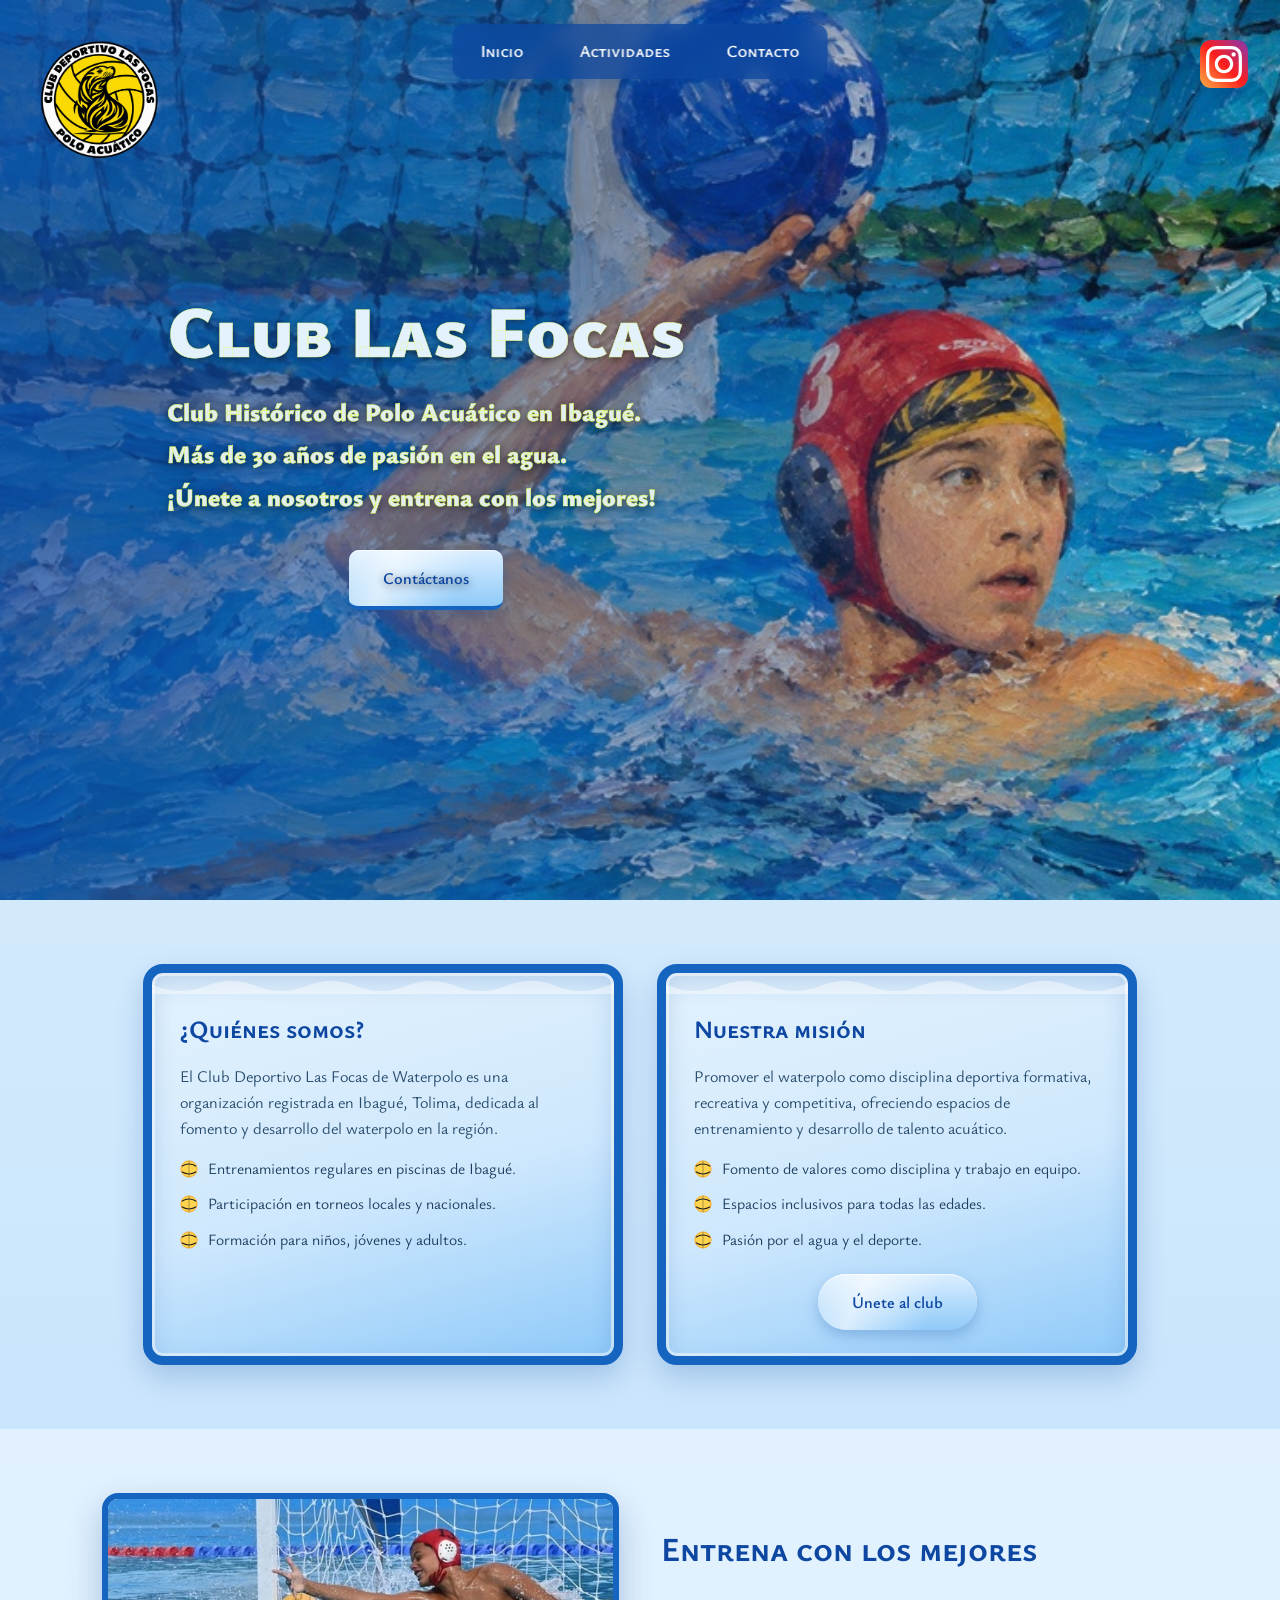
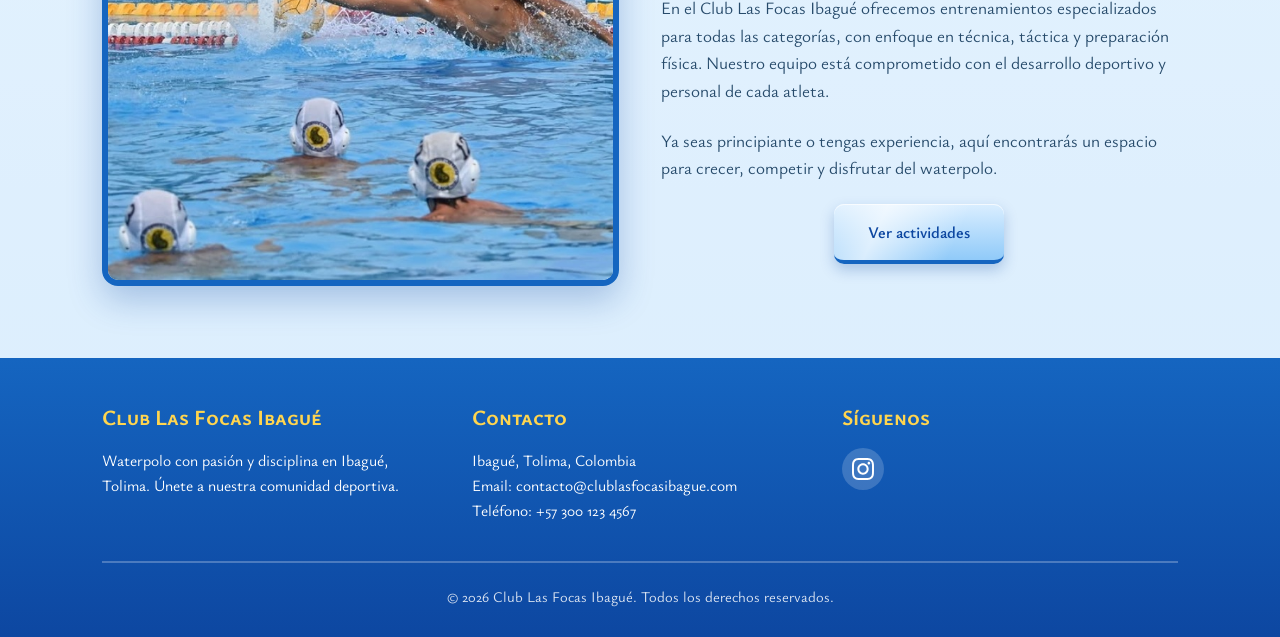
==== index.html @ c46a81ee "Primer commit: borrador inicial del sitio web" ====
<!doctype html>
<html lang="es">
  <head>
    <meta charset="UTF-8" />
    <meta name="viewport" content="width=device-width, initial-scale=1.0" />
    <meta
      name="description"
      content="Club Las Focas Ibagué - Club de Waterpolo en Ibagué, Tolima. Entrenamientos, torneos y formación deportiva."
    />
    <title>Club Las Focas Ibagué - Waterpolo</title>

    <!-- Google Fonts: Ysabeau SC y Ysabeau -->
    <link rel="preconnect" href="https://fonts.googleapis.com" />
    <link rel="preconnect" href="https://fonts.gstatic.com" crossorigin />
    <link
      href="https://fonts.googleapis.com/css2?family=Ysabeau+SC:wght@400;700&family=Ysabeau:ital,wght@0,300;0,400;0,600;0,700;1,400&display=swap"
      rel="stylesheet"
    />

    <link rel="stylesheet" href="styles.css" />
  </head>
  <body>
    <!-- Navegación superior - Solo 3 botones -->
    <nav class="navbar">
      <ul class="navbar__menu">
        <li class="navbar__item">
          <a href="index.html" class="navbar__link">Inicio</a>
        </li>
        <li class="navbar__item">
          <a href="actividades.html" class="navbar__link">Actividades</a>
        </li>
        <li class="navbar__item">
          <a href="contacto.html" class="navbar__link">Contacto</a>
        </li>
      </ul>
    </nav>

    <!-- Hero Section -->
    <header class="hero hero--inicio">
      <!-- Logo arriba a la derecha -->
      <div class="hero__logo">
        <img
          src="img/logo.png"
          alt="Logo Club LasFocas Ibagué"
          width="120px"
          height="120px"
          onerror="this.style.display = 'none'"
        />
      </div>

      <!-- Icono Instagram debajo del logo -->
      <a
        href="https://www.instagram.com/clubfocasibague/"
        target="_blank"
        rel="noopener"
        class="hero__instagram"
        aria-label="Instagram Club Focas Ibagué"
      >
        <svg
          xmlns="http://www.w3.org/2000/svg"
          viewBox="0 0 24 24"
          width="48"
          height="48"
        >
          <defs>
            <!-- Degradado oficial de Instagram -->
            <linearGradient
              id="ig-gradient-bg"
              x1="100%"
              y1="0%"
              x2="0%"
              y2="100%"
            >
              <stop offset="0%" stop-color="#833AB4" />
              <stop offset="50%" stop-color="#FD1D1D" />
              <stop offset="100%" stop-color="#FCB045" />
            </linearGradient>
          </defs>

          <!-- Fondo de la app redondeado -->
          <rect width="24" height="24" rx="5.5" fill="url(#ig-gradient-bg)" />

          <!-- Logo centrado en blanco -->
          <g transform="translate(3, 3) scale(0.75)">
            <path
              fill="#FFFFFF"
              d="M12 2.163c3.204 0 3.584.012 4.85.07 3.252.148 4.771 1.691 4.919 4.919.058 1.265.069 1.645.069 4.849 0 3.205-.012 3.584-.069 4.849-.149 3.225-1.664 4.771-4.919 4.919-1.266.058-1.644.07-4.85.07-3.204 0-3.584-.012-4.849-.07-3.26-.149-4.771-1.699-4.919-4.92-.058-1.265-.07-1.644-.07-4.849 0-3.204.013-3.583.07-4.849.149-3.227 1.664-4.771 4.919-4.919 1.266-.057 1.645-.069 4.849-.069zm0-2.163c-3.259 0-3.667.014-4.947.072-4.358.2-6.78 2.618-6.98 6.98-.059 1.281-.073 1.689-.073 4.948 0 3.259.014 3.668.072 4.948.2 4.358 2.618 6.78 6.98 6.98 1.281.058 1.689.072 4.948.072 3.259 0 3.668-.014 4.948-.072 4.354-.2 6.782-2.618 6.979-6.98.059-1.28.073-1.689.073-4.948 0-3.259-.014-3.667-.072-4.947-.196-4.354-2.617-6.78-6.979-6.98-1.281-.059-1.69-.073-4.949-.073zm0 5.838c-3.403 0-6.162 2.759-6.162 6.162s2.759 6.163 6.162 6.163 6.162-2.759 6.162-6.163c0-3.403-2.759-6.162-6.162-6.162zm0 10.162c-2.209 0-4-1.79-4-4 0-2.209 1.791-4 4-4s4 1.791 4 4c0 2.21-1.791 4-4 4zm6.406-11.845c-.796 0-1.441.645-1.441 1.44s.645 1.44 1.441 1.44c.795 0 1.439-.645 1.439-1.44s-.644-1.44-1.439-1.44z"
            />
          </g>
        </svg>
      </a>

      <div class="hero__content">
        <h1 class="hero__title">Club Las Focas</h1>
        <p class="hero__subtitle">
          Club Histórico de Polo Acuático en Ibagué.<br />
          Más de 30 años de pasión en el agua.<br />
          ¡Únete a nosotros y entrena con los mejores!
        </p>
        <div class="wp-buttons">
          <a href="contacto.html" class="wp-btn wp-btn--tile">Contáctanos</a>
        </div>
      </div>
    </header>

    <!-- Sección de tarjetas -->
    <section class="section-cards">
      <div class="wp-card">
        <span class="wp-card__glare" aria-hidden="true"></span>
        <h3 class="wp-card__title">¿Quiénes somos?</h3>
        <p class="wp-card__text">
          El Club Deportivo Las Focas de Waterpolo es una organización
          registrada en Ibagué, Tolima, dedicada al fomento y desarrollo del
          waterpolo en la región.
        </p>
        <ul class="wp-list">
          <li>
            <svg
              class="wp-ball"
              viewBox="0 0 20 20"
              width="18"
              height="18"
              aria-hidden="true"
            >
              <circle
                cx="10"
                cy="10"
                r="9"
                fill="#ffd54f"
                stroke="#f9a825"
                stroke-width="1"
              />
              <path
                d="M2 7 Q10 2 18 7"
                fill="none"
                stroke="#212121"
                stroke-width="1.2"
              />
              <path
                d="M2 13 Q10 18 18 13"
                fill="none"
                stroke="#212121"
                stroke-width="1.2"
              />
              <path
                d="M10 1 L10 19"
                stroke="#212121"
                stroke-width="1"
                opacity="0.4"
              />
            </svg>
            Entrenamientos regulares en piscinas de Ibagué.
          </li>
          <li>
            <svg
              class="wp-ball"
              viewBox="0 0 20 20"
              width="18"
              height="18"
              aria-hidden="true"
            >
              <circle
                cx="10"
                cy="10"
                r="9"
                fill="#ffd54f"
                stroke="#f9a825"
                stroke-width="1"
              />
              <path
                d="M2 7 Q10 2 18 7"
                fill="none"
                stroke="#212121"
                stroke-width="1.2"
              />
              <path
                d="M2 13 Q10 18 18 13"
                fill="none"
                stroke="#212121"
                stroke-width="1.2"
              />
              <path
                d="M10 1 L10 19"
                stroke="#212121"
                stroke-width="1"
                opacity="0.4"
              />
            </svg>
            Participación en torneos locales y nacionales.
          </li>
          <li>
            <svg
              class="wp-ball"
              viewBox="0 0 20 20"
              width="18"
              height="18"
              aria-hidden="true"
            >
              <circle
                cx="10"
                cy="10"
                r="9"
                fill="#ffd54f"
                stroke="#f9a825"
                stroke-width="1"
              />
              <path
                d="M2 7 Q10 2 18 7"
                fill="none"
                stroke="#212121"
                stroke-width="1.2"
              />
              <path
                d="M2 13 Q10 18 18 13"
                fill="none"
                stroke="#212121"
                stroke-width="1.2"
              />
              <path
                d="M10 1 L10 19"
                stroke="#212121"
                stroke-width="1"
                opacity="0.4"
              />
            </svg>
            Formación para niños, jóvenes y adultos.
          </li>
        </ul>
      </div>

      <div class="wp-card">
        <span class="wp-card__glare" aria-hidden="true"></span>
        <h3 class="wp-card__title">Nuestra misión</h3>
        <p class="wp-card__text">
          Promover el waterpolo como disciplina deportiva formativa, recreativa
          y competitiva, ofreciendo espacios de entrenamiento y desarrollo de
          talento acuático.
        </p>
        <ul class="wp-list">
          <li>
            <svg
              class="wp-ball"
              viewBox="0 0 20 20"
              width="18"
              height="18"
              aria-hidden="true"
            >
              <circle
                cx="10"
                cy="10"
                r="9"
                fill="#ffd54f"
                stroke="#f9a825"
                stroke-width="1"
              />
              <path
                d="M2 7 Q10 2 18 7"
                fill="none"
                stroke="#212121"
                stroke-width="1.2"
              />
              <path
                d="M2 13 Q10 18 18 13"
                fill="none"
                stroke="#212121"
                stroke-width="1.2"
              />
              <path
                d="M10 1 L10 19"
                stroke="#212121"
                stroke-width="1"
                opacity="0.4"
              />
            </svg>
            Fomento de valores como disciplina y trabajo en equipo.
          </li>
          <li>
            <svg
              class="wp-ball"
              viewBox="0 0 20 20"
              width="18"
              height="18"
              aria-hidden="true"
            >
              <circle
                cx="10"
                cy="10"
                r="9"
                fill="#ffd54f"
                stroke="#f9a825"
                stroke-width="1"
              />
              <path
                d="M2 7 Q10 2 18 7"
                fill="none"
                stroke="#212121"
                stroke-width="1.2"
              />
              <path
                d="M2 13 Q10 18 18 13"
                fill="none"
                stroke="#212121"
                stroke-width="1.2"
              />
              <path
                d="M10 1 L10 19"
                stroke="#212121"
                stroke-width="1"
                opacity="0.4"
              />
            </svg>
            Espacios inclusivos para todas las edades.
          </li>
          <li>
            <svg
              class="wp-ball"
              viewBox="0 0 20 20"
              width="18"
              height="18"
              aria-hidden="true"
            >
              <circle
                cx="10"
                cy="10"
                r="9"
                fill="#ffd54f"
                stroke="#f9a825"
                stroke-width="1"
              />
              <path
                d="M2 7 Q10 2 18 7"
                fill="none"
                stroke="#212121"
                stroke-width="1.2"
              />
              <path
                d="M2 13 Q10 18 18 13"
                fill="none"
                stroke="#212121"
                stroke-width="1.2"
              />
              <path
                d="M10 1 L10 19"
                stroke="#212121"
                stroke-width="1"
                opacity="0.4"
              />
            </svg>
            Pasión por el agua y el deporte.
          </li>
        </ul>
        <div class="wp-buttons">
          <a href="contacto.html" class="wp-btn wp-btn--pill">Únete al club</a>
        </div>
      </div>
    </section>

    <!-- Sección imagen + texto -->
    <section class="section-image-text">
      <div class="section-image-text__image">
        <img
          src="img/waterpolo_focas2.jpg"
          alt="Jugadores de waterpolo del Club Las Focas Ibagué en entrenamiento"
        />
      </div>
      <div class="section-image-text__content">
        <h2 class="section-image-text__title">Entrena con los mejores</h2>
        <p class="section-image-text__text">
          En el Club Las Focas Ibagué ofrecemos entrenamientos especializados
          para todas las categorías, con enfoque en técnica, táctica y
          preparación física. Nuestro equipo está comprometido con el desarrollo
          deportivo y personal de cada atleta.
        </p>
        <p class="section-image-text__text">
          Ya seas principiante o tengas experiencia, aquí encontrarás un espacio
          para crecer, competir y disfrutar del waterpolo.
        </p>
        <div class="wp-buttons">
          <a href="actividades.html" class="wp-btn wp-btn--tile"
            >Ver actividades</a
          >
        </div>
      </div>
    </section>

    <!-- Footer -->
    <footer class="footer">
      <div class="footer__container">
        <div class="footer__section">
          <h4 class="footer__title">Club Las Focas Ibagué</h4>
          <p class="footer__text">
            Waterpolo con pasión y disciplina en Ibagué, Tolima. Únete a nuestra
            comunidad deportiva.
          </p>
        </div>

        <div class="footer__section">
          <h4 class="footer__title">Contacto</h4>
          <p class="footer__text">
            Ibagué, Tolima, Colombia<br />
            Email: contacto@clublasfocasibague.com<br />
            Teléfono: +57 300 123 4567
          </p>
        </div>

        <div class="footer__section">
          <h4 class="footer__title">Síguenos</h4>
          <div class="footer__social">
            <a
              href="https://www.instagram.com/clubfocasibague/"
              target="_blank"
              rel="noopener"
              aria-label="Instagram"
            >
              <svg viewBox="0 0 24 24" xmlns="http://www.w3.org/2000/svg">
                <path
                  d="M12 2.163c3.204 0 3.584.012 4.85.07 3.252.148 4.771 1.691 4.919 4.919.058 1.265.069 1.645.069 4.849 0 3.205-.012 3.584-.069 4.849-.149 3.225-1.664 4.771-4.919 4.919-1.266.058-1.644.07-4.85.07-3.204 0-3.584-.012-4.849-.07-3.26-.149-4.771-1.699-4.919-4.92-.058-1.265-.07-1.644-.07-4.849 0-3.204.013-3.583.07-4.849.149-3.227 1.664-4.771 4.919-4.919 1.266-.057 1.645-.069 4.849-.069zm0-2.163c-3.259 0-3.667.014-4.947.072-4.358.2-6.78 2.618-6.98 6.98-.059 1.281-.073 1.689-.073 4.948 0 3.259.014 3.668.072 4.948.2 4.358 2.618 6.78 6.98 6.98 1.281.058 1.689.072 4.948.072 3.259 0 3.668-.014 4.948-.072 4.354-.2 6.782-2.618 6.979-6.98.059-1.28.073-1.689.073-4.948 0-3.259-.014-3.667-.072-4.947-.196-4.354-2.617-6.78-6.979-6.98-1.281-.059-1.69-.073-4.949-.073zm0 5.838c-3.403 0-6.162 2.759-6.162 6.162s2.759 6.163 6.162 6.163 6.162-2.759 6.162-6.163c0-3.403-2.759-6.162-6.162-6.162zm0 10.162c-2.209 0-4-1.79-4-4 0-2.209 1.791-4 4-4s4 1.791 4 4c0 2.21-1.791 4-4 4zm6.406-11.845c-.796 0-1.441.645-1.441 1.44s.645 1.44 1.441 1.44c.795 0 1.439-.645 1.439-1.44s-.644-1.44-1.439-1.44z"
                />
              </svg>
            </a>
          </div>
        </div>
      </div>

      <div class="footer__bottom">
        <p>&copy; 2026 Club Las Focas Ibagué. Todos los derechos reservados.</p>
      </div>
    </footer>
  </body>
</html>
---- styles.css ----
:root {
  --azul-profundo: #0d47a1;
  --azul-medio: #1565c0;
  --azul-agua: #29b6f6;
  --azul-claro: #90caf9;
  --azul-palido: #e3f2fd;
  --amarillo: #ffd54f;
  --amarillo-oscuro: #f9a825;
}

* {
  margin: 0;
  padding: 0;
  box-sizing: border-box;
}

body {
  font-family: "Ysabeau", sans-serif;
  background: linear-gradient(180deg, var(--azul-palido) 0%, #bbdefb 100%);
  color: #1c3d5e;
  line-height: 1.6;
}

h1,
h2,
h3,
h4,
h5,
h6 {
  font-family: "Ysabeau SC", sans-serif;
  color: var(--azul-profundo);
}

a {
  text-decoration: none;
  color: inherit;
}

/* =========================
   Navegación superior
   ========================= */
.navbar {
  position: fixed;
  top: 24px;
  left: 50%;
  transform: translateX(-50%);
  display: flex;
  justify-content: center;
  align-items: center;
  padding: 0;
  background: rgba(13, 71, 161, 0.75);
  backdrop-filter: blur(8px);
  -webkit-backdrop-filter: blur(8px);
  z-index: 1000;
  box-shadow: 0 4px 18px rgba(13, 71, 161, 0.35);
  border-radius: 12px;
  width: fit-content;
}

.navbar__menu {
  display: flex;
  list-style: none;
  margin: 0;
  padding: 0;
}

.navbar__item {
  margin: 0;
}

.navbar__link {
  font-family: "Ysabeau SC", sans-serif;
  font-size: 1.05rem;
  font-weight: 600;
  color: #ffffff;
  padding: 14px 28px;
  display: block;
  transition:
    background 0.3s ease,
    transform 0.25s ease;
}

.navbar__link:hover {
  background: rgba(255, 213, 79, 0.25);
  transform: translateY(-2px);
}

.navbar__link:first-child {
  border-radius: 12px 0 0 12px;
}

.navbar__link:last-child {
  border-radius: 0 12px 12px 0;
}

/* =========================
   Hero Section
   ========================= */
.hero {
  position: relative;
  height: 100vh;
  width: 100%;
  background-color: var(--azul-medio);

  background-size: cover;
  background-position: center;
  background-repeat: no-repeat;
  display: flex;
  align-items: center;
  padding: 0 8%;
}

.hero--inicio {
  background-image: url("img/waterpolo_focas.jpg");
}

.hero--actividades {
  background-image: url("img/waterpolo_focas3.jpg");
}

.hero--contacto {
  background-image: url("img/waterpolo_contacto.jpg");
}

.hero::before {
  content: "";
  position: absolute;
  inset: 0;
  background: linear-gradient(
    90deg,
    rgba(13, 71, 161, 0.75) 0%,
    rgba(13, 71, 161, 0.35) 60%,
    transparent 100%
  );
  z-index: 1;
  pointer-events: none;
}

.hero__content {
  position: relative;
  z-index: 3;
  max-width: 620px;
  color: #ffffff;
  text-shadow: 0 2px 8px rgba(0, 0, 0, 0.6);
  padding-left: 6%;
}

.hero__title {
  font-size: 4.5rem;
  font-weight: 700;
  margin-bottom: 22px;
  text-shadow: 0 2px 6px rgba(19, 19, 18, 0.5);
  line-height: 1.1;
  color: #e3f2fd;
  -webkit-text-stroke: 0.5px rgb(229, 248, 138);
  font-weight: 900;
}

.hero__subtitle {
  font-size: 1.55rem;
  margin-bottom: 32px;
  font-weight: 300;
  text-shadow: 0 2px 10px rgba(0, 0, 0, 0.6);
  line-height: 1.7;
  color: #e3edf4;
  -webkit-text-stroke: 0.5px rgb(224, 255, 67);
  font-weight: 900;
}

.hero__logo {
  position: absolute;
  top: 40px;
  left: 40px;
  transform: none;
  z-index: 3;
  width: 40px;
  height: 40px;
}

.hero__instagram {
  position: absolute;
  top: 40px;
  right: 40px;
  transform: none;
  z-index: 3;
  width: 40px;
  height: auto;
}

.wp-buttons {
  display: flex;
  gap: 18px;
  flex-wrap: wrap;
  justify-content: center;
  margin-top: 22px;
}

/* =========================
   Botones
   ========================= */
.wp-btn {
  position: relative;
  isolation: isolate;
  overflow: hidden;
  border: none;
  cursor: pointer;
  font-family: "Ysabeau", sans-serif;
  font-weight: 600;
  font-size: 1.02rem;
  color: var(--azul-profundo);
  padding: 15px 34px;
  background: linear-gradient(180deg, #daeeff 0%, var(--azul-claro) 100%);
  box-shadow:
    0 6px 14px rgba(13, 71, 161, 0.25),
    inset 0 1px 0 rgba(255, 255, 255, 0.7);
  transition:
    transform 0.2s ease,
    color 0.3s ease,
    box-shadow 0.2s ease;
}

.wp-btn:active {
  transform: translateY(1px);
}

.wp-btn--pill {
  border-radius: 999px;
}

.wp-btn--tile {
  border-radius: 10px;
  border-bottom: 4px solid var(--azul-medio);
}

.wp-btn::after {
  content: "";
  position: absolute;
  inset: 0;
  z-index: -1;
  background-color: var(--azul-agua);
  background-image: url("data:image/svg+xml,%3Csvg xmlns='http://www.w3.org/2000/svg' viewBox='0 0 200 20'%3E%3Cpath d='M0 10 Q25 0 50 10 T100 10 T150 10 T200 10 V20 H0 Z' fill='%23e3f6ff' fill-opacity='0.9'/%3E%3C/svg%3E");
  background-repeat: repeat-x;
  background-size: 100px 16px;
  background-position: 0 bottom;
  transform: translateY(100%);
  opacity: 0;
  transition:
    transform 0.35s ease,
    opacity 0.25s ease;
}

.wp-btn:hover {
  color: #06305c;
}

.wp-btn:hover::after {
  transform: translateY(0);
  opacity: 1;
  animation: wp-ola 1.8s linear infinite;
}

@keyframes wp-ola {
  from {
    background-position-x: 0;
  }
  to {
    background-position-x: 100px;
  }
}

@media (prefers-reduced-motion: reduce) {
  .wp-btn:hover::after {
    animation: none;
  }
}

.wp-btn::before {
  content: "";
  position: absolute;
  inset: 0;
  z-index: -1;
  background-image: linear-gradient(
    115deg,
    transparent 30%,
    rgba(255, 255, 255, 0.65) 48%,
    transparent 66%
  );
  background-size: 260% 100%;
  background-position: -100% 0;
  animation: wp-brillo-suave 4.5s ease-in-out infinite;
  transition: opacity 0.3s ease;
  pointer-events: none;
}

.wp-btn:hover::before {
  opacity: 0;
}

@keyframes wp-brillo-suave {
  0% {
    background-position: -120% 0;
  }
  50% {
    background-position: 120% 0;
  }
  100% {
    background-position: -120% 0;
  }
}

/* =========================
   Sección de tarjetas
   ========================= */
.section-cards {
  padding: 64px 8%;
  display: flex;
  flex-wrap: wrap;
  gap: 34px;
  justify-content: center;
}

.wp-card {
  position: relative;
  border-radius: 20px;
  padding: 30px 28px 26px;
  overflow: hidden;
  background: linear-gradient(
    165deg,
    var(--azul-palido) 0%,
    #cfe8fd 55%,
    var(--azul-claro) 100%
  );
  border: 9px solid var(--azul-medio);
  box-shadow:
    inset 0 0 0 3px rgba(255, 255, 255, 0.5),
    inset 0 10px 25px rgba(13, 71, 161, 0.18),
    0 12px 28px rgba(13, 71, 161, 0.22);
  transition:
    transform 0.35s ease,
    border-color 0.35s ease,
    box-shadow 0.35s ease;
  flex: 1 1 340px;
  max-width: 480px;
}

.wp-card:hover {
  transform: translateY(-6px);
  border-color: var(--azul-agua);
  box-shadow:
    inset 0 0 0 3px rgba(255, 255, 255, 0.65),
    inset 0 10px 25px rgba(13, 71, 161, 0.22),
    0 20px 36px rgba(13, 71, 161, 0.32);
}

.wp-card::before {
  transition: background-position 1.2s ease;
  content: "";
  position: absolute;
  top: 0;
  left: -10%;
  width: 120%;
  height: 22px;
  background-image: url("data:image/svg+xml,%3Csvg xmlns='http://www.w3.org/2000/svg' viewBox='0 0 200 20'%3E%3Cpath d='M0 12 Q25 2 50 12 T100 12 T150 12 T200 12 V20 H0 Z' fill='%23ffffff' fill-opacity='0.55'/%3E%3C/svg%3E");
  background-size: 200px 22px;
  background-repeat: repeat-x;
  opacity: 0.8;
}

.wp-card:hover::before {
  background-position: 120px 0;
}

.wp-card__title {
  margin: 6px 0 14px;
  font-size: 1.55rem;
  color: var(--azul-profundo);
  font-weight: 700;
  font-family: "Ysabeau SC", sans-serif;
}

.wp-card__text {
  margin: 0 0 16px;
  color: #274b6b;
  font-size: 1.02rem;
  line-height: 1.6;
}

.wp-list {
  list-style: none;
  margin: 0;
  padding: 0;
  display: flex;
  flex-direction: column;
  gap: 12px;
}

.wp-list li {
  display: flex;
  align-items: flex-start;
  gap: 10px;
  color: #1c3d5e;
  font-size: 0.98rem;
  line-height: 1.5;
}

.wp-list .wp-ball {
  flex: none;
  margin-top: 3px;
}

.wp-card__glare {
  position: absolute;
  top: -60%;
  left: -70%;
  width: 45%;
  height: 220%;
  background: linear-gradient(
    120deg,
    transparent,
    rgba(255, 255, 255, 0.55),
    transparent
  );
  transform: rotate(18deg) translateX(-120%);
  transition: transform 0.8s ease;
  pointer-events: none;
}

.wp-card:hover .wp-card__glare {
  transform: rotate(18deg) translateX(340%);
}

/* =========================
   Slider de fotos
   ========================= */
.slider-section {
  padding: 64px 8%;
  background: rgba(255, 255, 255, 0.45);
}

.slider-section__title {
  text-align: center;
  font-size: 2.4rem;
  margin-bottom: 42px;
  color: var(--azul-profundo);
}

.slider-container {
  position: relative;
  max-width: 1100px;
  margin: 0 auto;
  overflow: hidden;
  border-radius: 16px;
  box-shadow: 0 14px 34px rgba(13, 71, 161, 0.28);
  border: 6px solid var(--azul-medio);
}

.slider {
  display: flex;
  transition: transform 0.5s ease-in-out;
}

.slider__slide {
  min-width: 100%;
  height: 500px;
}

.slider__slide img {
  width: 100%;
  height: 100%;
  object-fit: cover;
  display: block;
}

.slider__btn {
  position: absolute;
  top: 50%;
  transform: translateY(-50%);
  background: rgba(13, 71, 161, 0.75);
  border: none;
  color: #ffffff;
  width: 48px;
  height: 48px;
  border-radius: 50%;
  cursor: pointer;
  z-index: 10;
  display: flex;
  align-items: center;
  justify-content: center;
  transition:
    background 0.3s ease,
    transform 0.25s ease;
}

.slider__btn:hover {
  background: rgba(255, 213, 79, 0.35);
  transform: translateY(-50%) scale(1.1);
}

.slider__btn--prev {
  left: 16px;
}

.slider__btn--next {
  right: 16px;
}

.slider__btn svg {
  width: 24px;
  height: 24px;
  fill: #ffffff;
}

.slider__dots {
  display: flex;
  justify-content: center;
  gap: 10px;
  margin-top: 20px;
}

.slider__dot {
  width: 12px;
  height: 12px;
  border-radius: 50%;
  background: var(--azul-claro);
  border: none;
  cursor: pointer;
  transition:
    background 0.3s ease,
    transform 0.25s ease;
}

.slider__dot.active {
  background: var(--azul-profundo);
  transform: scale(1.2);
}

.slider__dot:hover {
  background: var(--amarillo);
}

/* =========================
   Sección de contacto
   ========================= */
.contact-section {
  padding: 64px 8%;
  display: flex;
  flex-wrap: wrap;
  gap: 48px;
  justify-content: center;
  background: rgba(255, 255, 255, 0.45);
}

.contact-info {
  flex: 1 1 380px;
  max-width: 500px;
}

.contact-info__title {
  font-size: 2.2rem;
  margin-bottom: 24px;
  color: var(--azul-profundo);
}

.contact-info__text {
  font-size: 1.05rem;
  color: #274b6b;
  margin-bottom: 28px;
  line-height: 1.7;
}

.contact-info__item {
  display: flex;
  align-items: flex-start;
  gap: 16px;
  margin-bottom: 22px;
  padding: 18px;
  background: linear-gradient(
    165deg,
    var(--azul-palido) 0%,
    #cfe8fd 55%,
    var(--azul-claro) 100%
  );
  border-radius: 14px;
  border: 6px solid var(--azul-medio);
  box-shadow:
    inset 0 0 0 2px rgba(255, 255, 255, 0.5),
    0 8px 20px rgba(13, 71, 161, 0.18);
}

.contact-info__icon {
  flex: none;
  width: 36px;
  height: 36px;
}

.contact-info__icon svg {
  width: 100%;
  height: 100%;
  fill: var(--amarillo-oscuro);
}

.contact-info__label {
  font-weight: 700;
  color: var(--azul-profundo);
  margin-bottom: 4px;
  font-family: "Ysabeau SC", sans-serif;
}

.contact-info__value {
  color: #1c3d5e;
  font-size: 0.98rem;
}

.contact-info__social {
  display: flex;
  gap: 14px;
  margin-top: 28px;
}

.contact-info__social a {
  display: flex;
  align-items: center;
  justify-content: center;
  width: 48px;
  height: 48px;
  border-radius: 50%;
  background: var(--azul-medio);
  transition:
    background 0.3s ease,
    transform 0.25s ease;
}

.contact-info__social a:hover {
  background: var(--amarillo);
  transform: translateY(-4px) scale(1.08);
}

.contact-info__social svg {
  width: 24px;
  height: 24px;
  fill: #ffffff;
}

/* Formulario de contacto */
.contact-form {
  flex: 1 1 420px;
  max-width: 540px;
  padding: 34px 32px;
  background: linear-gradient(
    165deg,
    var(--azul-palido) 0%,
    #cfe8fd 55%,
    var(--azul-claro) 100%
  );
  border-radius: 20px;
  border: 9px solid var(--azul-medio);
  box-shadow:
    inset 0 0 0 3px rgba(255, 255, 255, 0.5),
    inset 0 10px 25px rgba(13, 71, 161, 0.18),
    0 12px 28px rgba(13, 71, 161, 0.22);
}

.contact-form__title {
  font-size: 1.8rem;
  margin-bottom: 24px;
  color: var(--azul-profundo);
  text-align: center;
}

.form-group {
  margin-bottom: 20px;
}

.form-group label {
  display: block;
  margin-bottom: 8px;
  font-weight: 600;
  color: var(--azul-profundo);
  font-family: "Ysabeau SC", sans-serif;
}

.form-group input,
.form-group textarea {
  width: 100%;
  padding: 14px 16px;
  border: 3px solid var(--azul-medio);
  border-radius: 10px;
  font-family: "Ysabeau", sans-serif;
  font-size: 1rem;
  background: rgba(255, 255, 255, 0.85);
  transition:
    border-color 0.3s ease,
    box-shadow 0.3s ease;
}

.form-group input:focus,
.form-group textarea:focus {
  outline: none;
  border-color: var(--azul-agua);
  box-shadow: 0 0 0 3px rgba(41, 182, 246, 0.25);
}

.form-group textarea {
  resize: vertical;
  min-height: 120px;
}

.form-submit {
  width: 100%;
  margin-top: 10px;
}

/* =========================
   Sección imagen + texto
   ========================= */
.section-image-text {
  padding: 64px 8%;
  display: flex;
  flex-wrap: wrap;
  align-items: center;
  gap: 42px;
  background: rgba(255, 255, 255, 0.45);
}

.section-image-text__image {
  flex: 1 1 420px;
  max-width: 560px;
}

.section-image-text__image img {
  width: 100%;
  height: auto;
  border-radius: 16px;
  box-shadow: 0 14px 34px rgba(13, 71, 161, 0.28);
  border: 6px solid var(--azul-medio);
}

.section-image-text__content {
  flex: 1 1 420px;
}

.section-image-text__title {
  font-size: 2.1rem;
  margin-bottom: 18px;
  color: var(--azul-profundo);
}

.section-image-text__text {
  font-size: 1.08rem;
  color: #274b6b;
  margin-bottom: 22px;
}

/* =========================
   Footer
   ========================= */
.footer {
  background: linear-gradient(
    180deg,
    var(--azul-medio) 0%,
    var(--azul-profundo) 100%
  );
  color: #ffffff;
  padding: 42px 8% 28px;
}

.footer__container {
  display: flex;
  flex-wrap: wrap;
  gap: 34px;
  justify-content: space-between;
  margin-bottom: 28px;
}

.footer__section {
  flex: 1 1 260px;
  max-width: 340px;
}

.footer__title {
  font-size: 1.35rem;
  margin-bottom: 14px;
  color: var(--amarillo);
  font-family: "Ysabeau SC", sans-serif;
}

.footer__text {
  font-size: 0.98rem;
  line-height: 1.6;
  margin-bottom: 10px;
}

.footer__social {
  display: flex;
  gap: 14px;
  margin-top: 14px;
}

.footer__social a {
  display: flex;
  align-items: center;
  justify-content: center;
  width: 42px;
  height: 42px;
  border-radius: 50%;
  background: rgba(255, 255, 255, 0.18);
  transition:
    background 0.3s ease,
    transform 0.25s ease;
}

.footer__social a:hover {
  background: rgba(255, 213, 79, 0.35);
  transform: translateY(-3px);
}

.footer__social svg {
  width: 22px;
  height: 22px;
  fill: #ffffff;
}

.footer__bottom {
  text-align: center;
  padding-top: 22px;
  border-top: 2px solid rgba(255, 255, 255, 0.25);
  font-size: 0.92rem;
  color: rgba(255, 255, 255, 0.85);
}

/* =========================
   Responsive
   ========================= */
@media (max-width: 768px) {
  .navbar {
    top: 12px;
    padding: 0;
  }

  .navbar__link {
    font-size: 0.92rem;
    padding: 12px 18px;
  }

  .hero {
    background-size: cover;
    background-position: center;
    height: 100vh;
    padding: 0 5%;
  }

  .hero__title {
    font-size: 2.8rem;
    text-align: center;
  }

  .hero__subtitle {
    font-size: 1.15rem;
    background: rgba(13, 71, 161, 0.2);
    padding: 16px 14px;
    border-radius: 12px;
    display: inline-block;
    text-align: center;
  }

  .hero__content {
    padding-top: 20%;
  }

  .hero__logo {
    position: absolute;
    top: 80%;
    left: 45%;
    transform: translateX(-50%);

    z-index: 3;
    width: 40px;
    height: 40px;
  }

  .hero__instagram {
    position: absolute;
    top: 80px;
    right: 40px;
    transform: none;
    z-index: 3;
    width: 40px;
    height: auto;
  }

  @media (max-width: 768px) {
    .hero--inicio {
      background-image: url("img/foto_waterpolo.jpg");
    }

    .hero--actividades {
      background-image: url("img/foto_actividades.jpg");
    }

    .hero--contacto {
      background-image: url("img/foto_contacto.jpg");
    }
  }

  .section-cards {
    padding: 42px 5%;
  }

  .section-image-text {
    padding: 42px 5%;
  }

  .slider-section {
    padding: 42px 5%;
  }

  .slider-section__title {
    font-size: 1.9rem;
  }

  .slider__slide {
    height: 280px;
  }

  .slider__btn {
    width: 40px;
    height: 40px;
  }

  .slider__btn svg {
    width: 20px;
    height: 20px;
  }

  .contact-section {
    padding: 42px 5%;
    flex-direction: column;
    align-items: center;
  }

  .contact-info,
  .contact-form {
    max-width: 100%;
  }

  .contact-info__title {
    font-size: 1.8rem;
  }

  .footer {
    padding: 42px 5% 28px;
  }
}
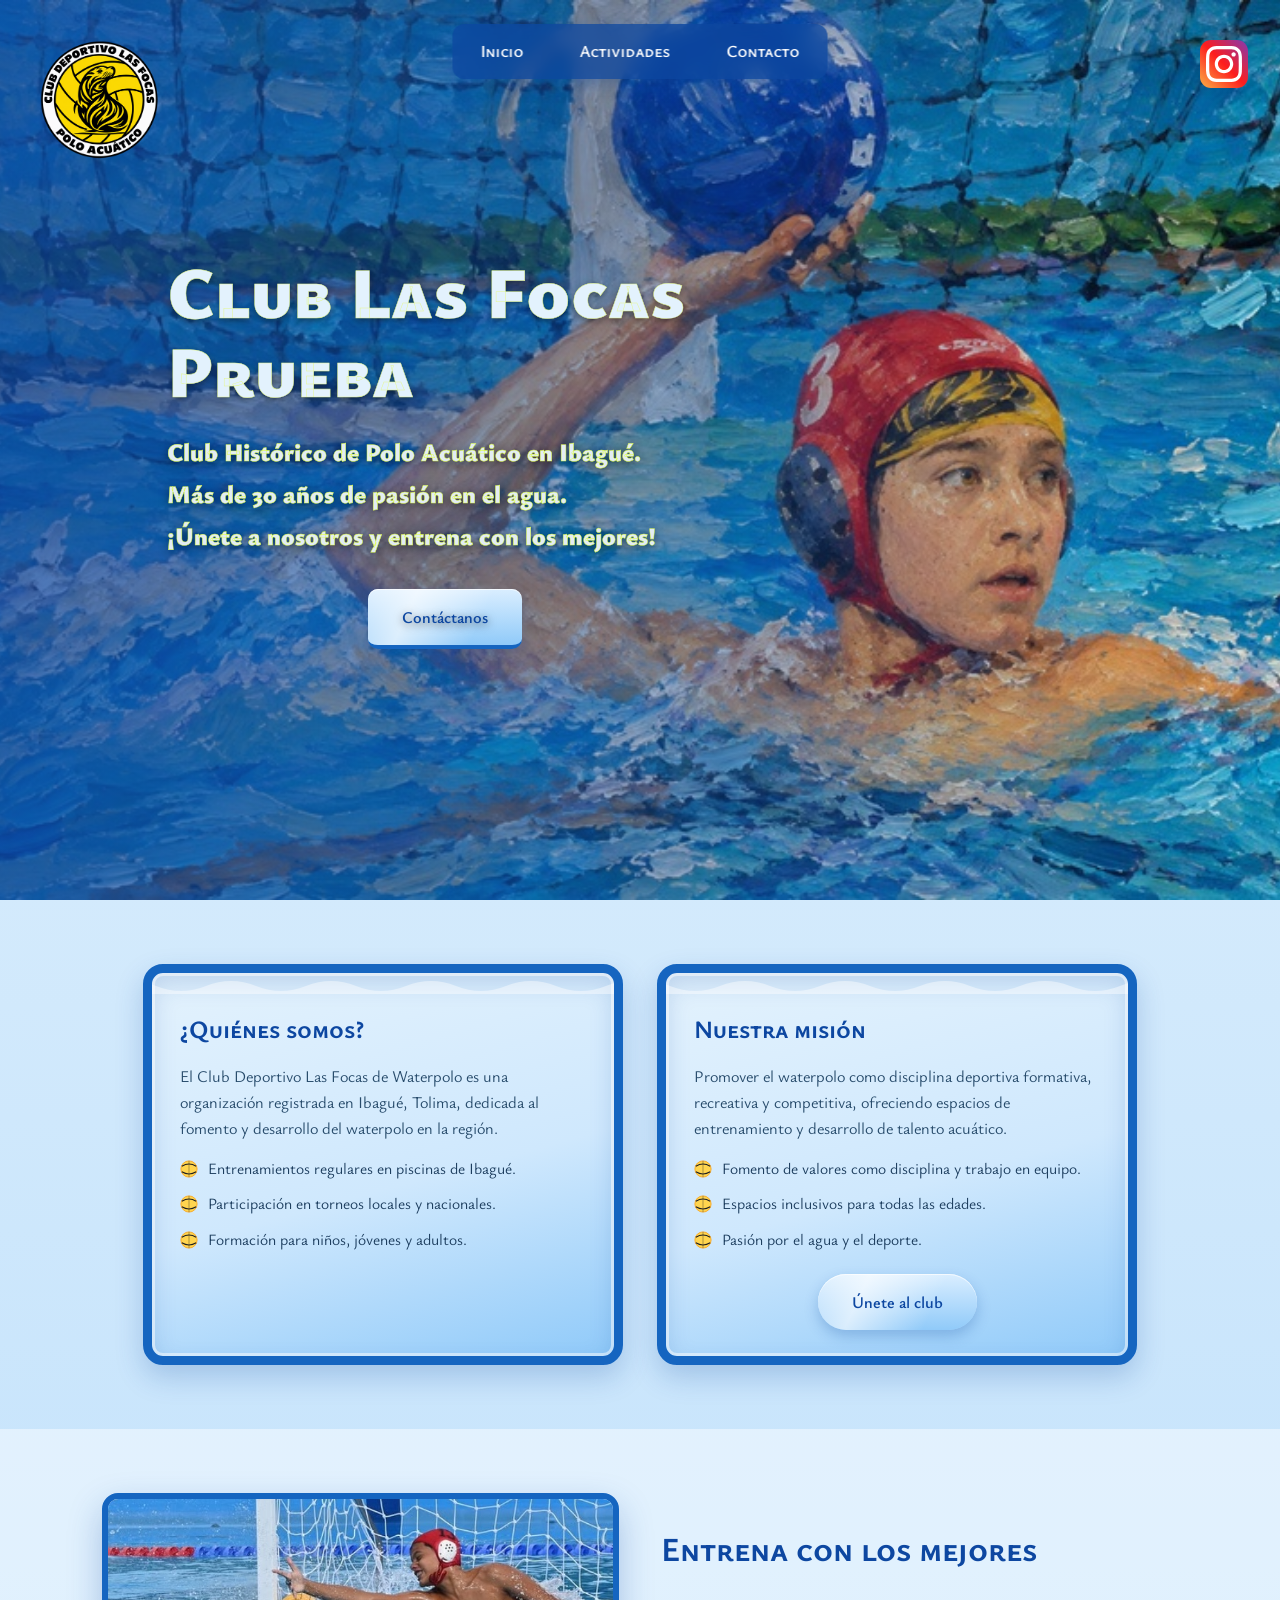
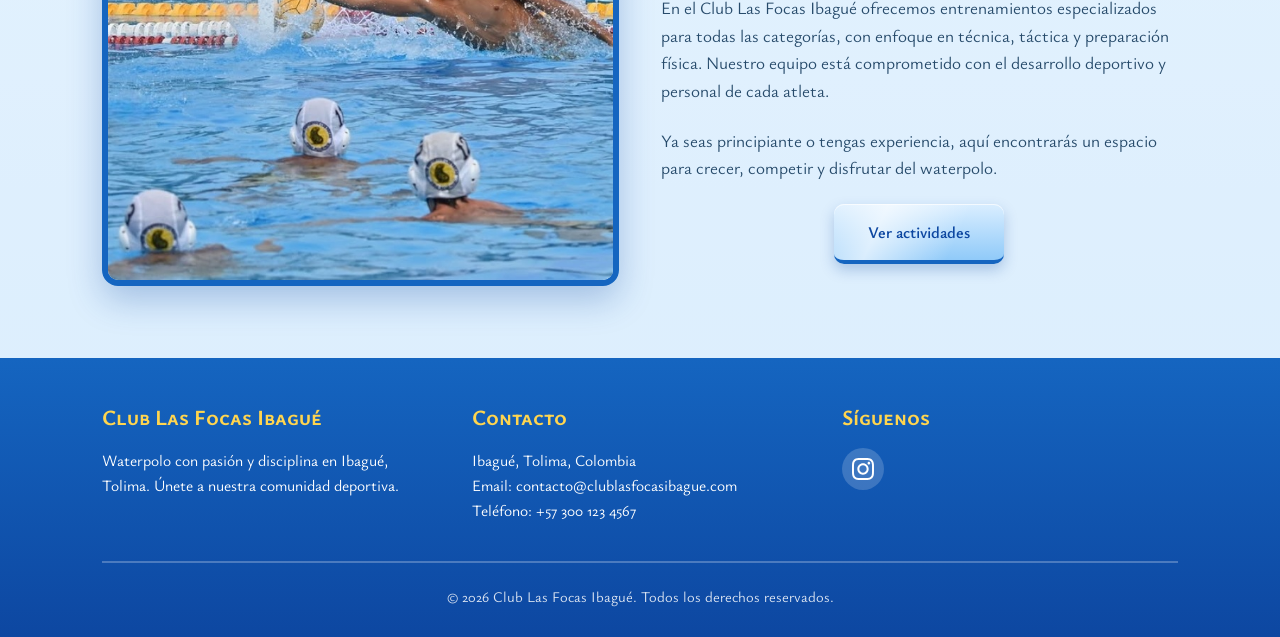
==== commit dc46cb23: "prueba de funcionamiento" ====
--- a/index.html
+++ b/index.html
@@ -91,7 +91,7 @@
       </a>
 
       <div class="hero__content">
-        <h1 class="hero__title">Club Las Focas</h1>
+        <h1 class="hero__title">Club Las Focas Prueba</h1>
         <p class="hero__subtitle">
           Club Histórico de Polo Acuático en Ibagué.<br />
           Más de 30 años de pasión en el agua.<br />
--- a/styles.css
+++ b/styles.css
@@ -869,19 +869,19 @@
 
   .hero__logo {
     position: absolute;
-    top: 80%;
-    left: 45%;
+    top: 10%;
+    left: 10%;
     transform: translateX(-50%);
 
     z-index: 3;
-    width: 40px;
-    height: 40px;
+    width: 30px;
+    height: 30px;
   }
 
   .hero__instagram {
     position: absolute;
-    top: 80px;
-    right: 40px;
+    top: 15%;
+    right: 10%;
     transform: none;
     z-index: 3;
     width: 40px;
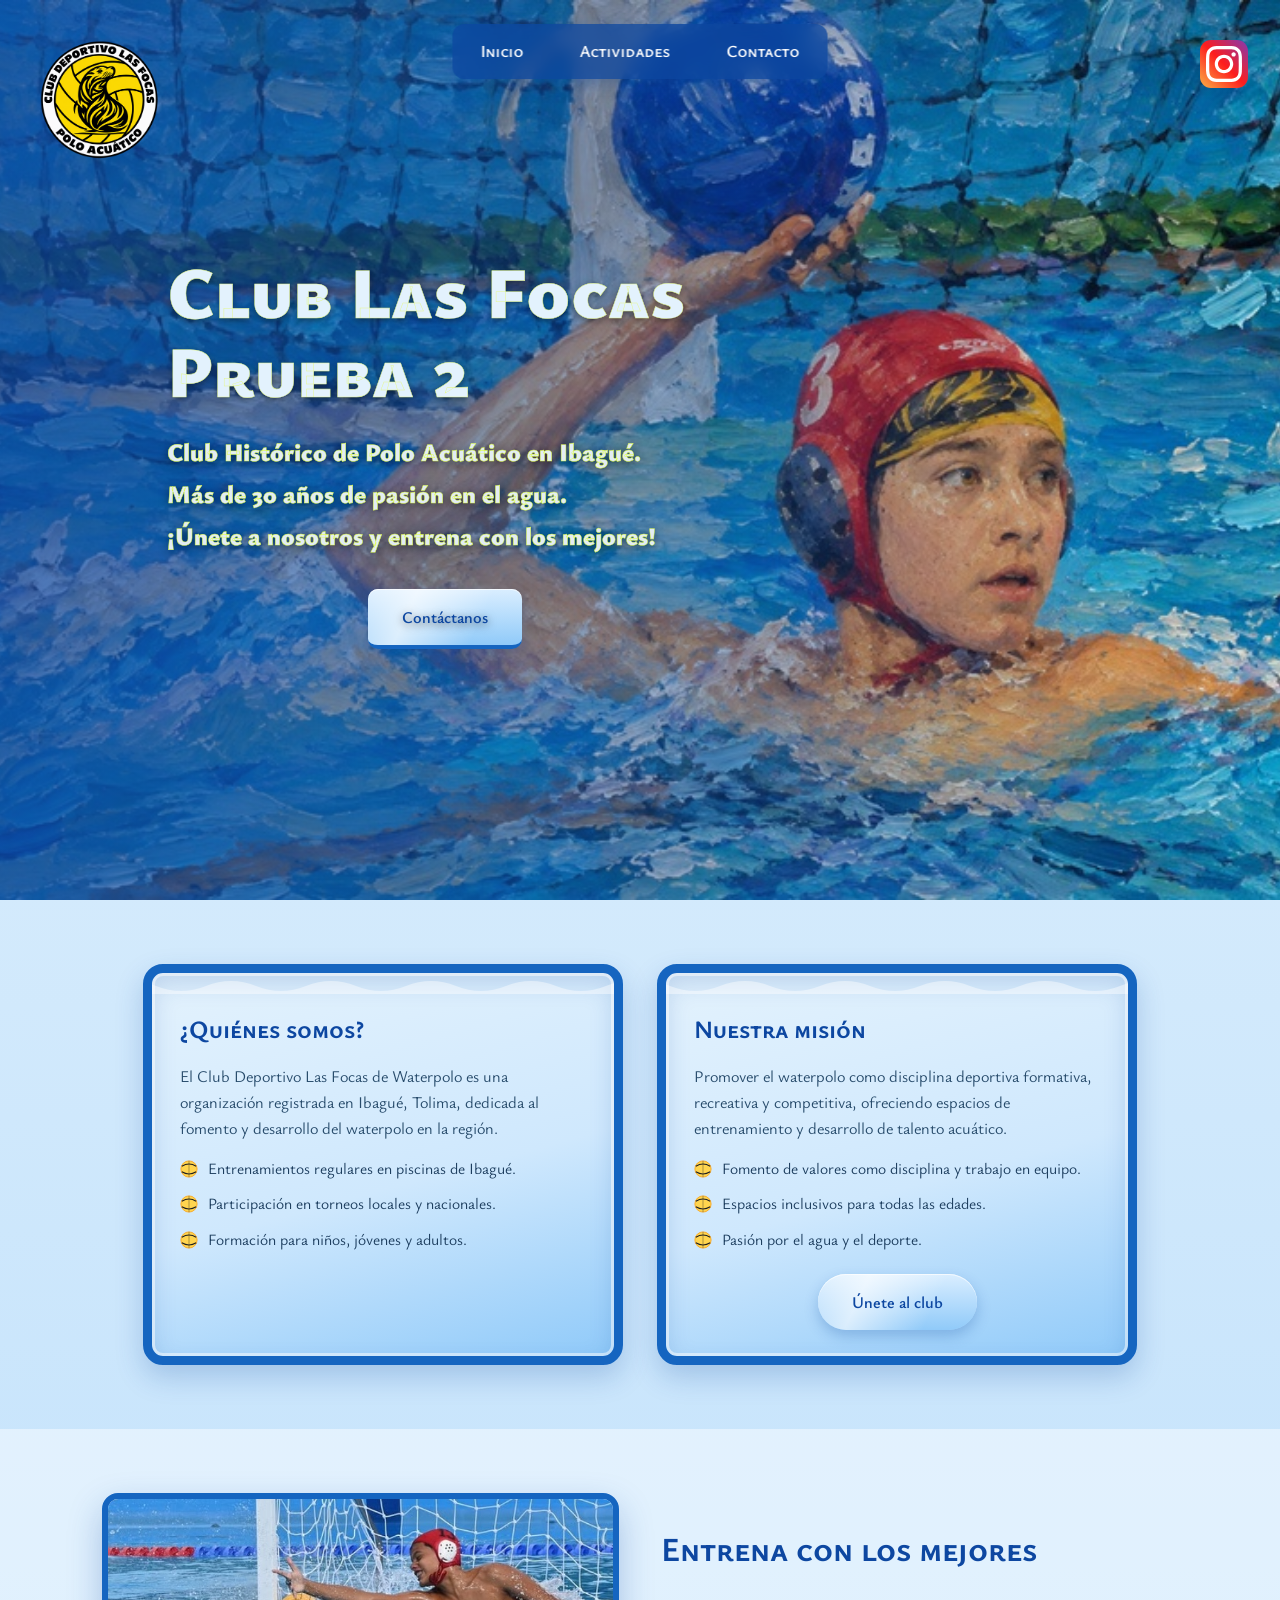
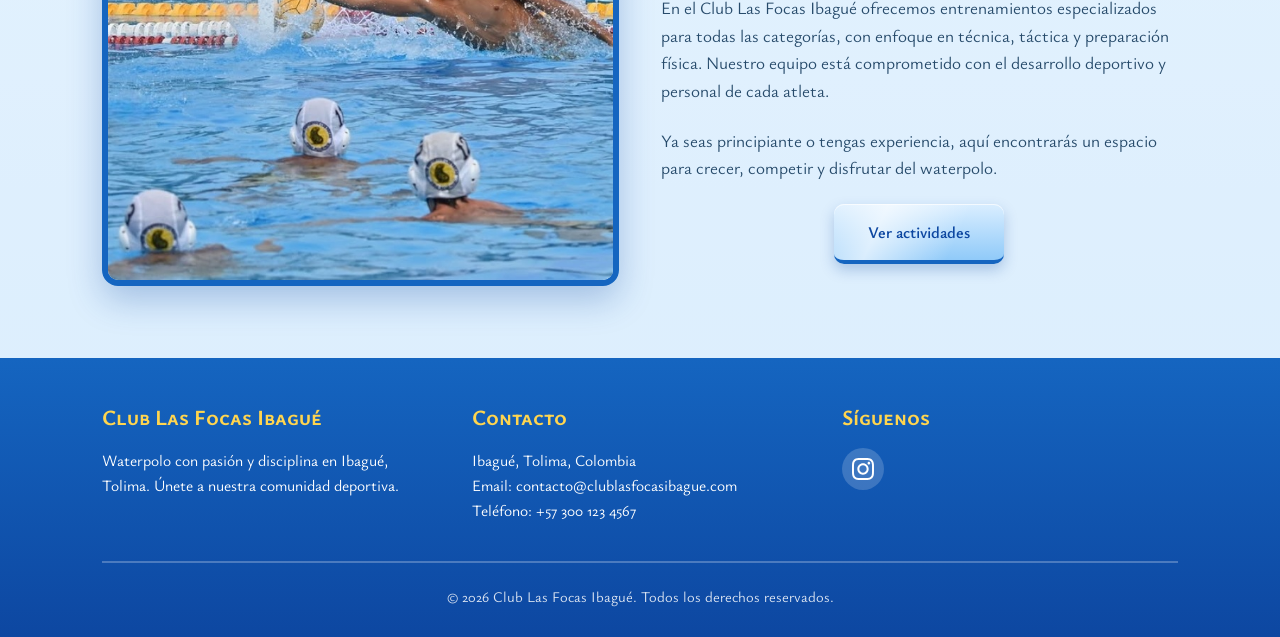
==== commit fea569cb: "Prueba cludflare" ====
--- a/index.html
+++ b/index.html
@@ -91,7 +91,7 @@
       </a>
 
       <div class="hero__content">
-        <h1 class="hero__title">Club Las Focas Prueba</h1>
+        <h1 class="hero__title">Club Las Focas Prueba 2</h1>
         <p class="hero__subtitle">
           Club Histórico de Polo Acuático en Ibagué.<br />
           Más de 30 años de pasión en el agua.<br />
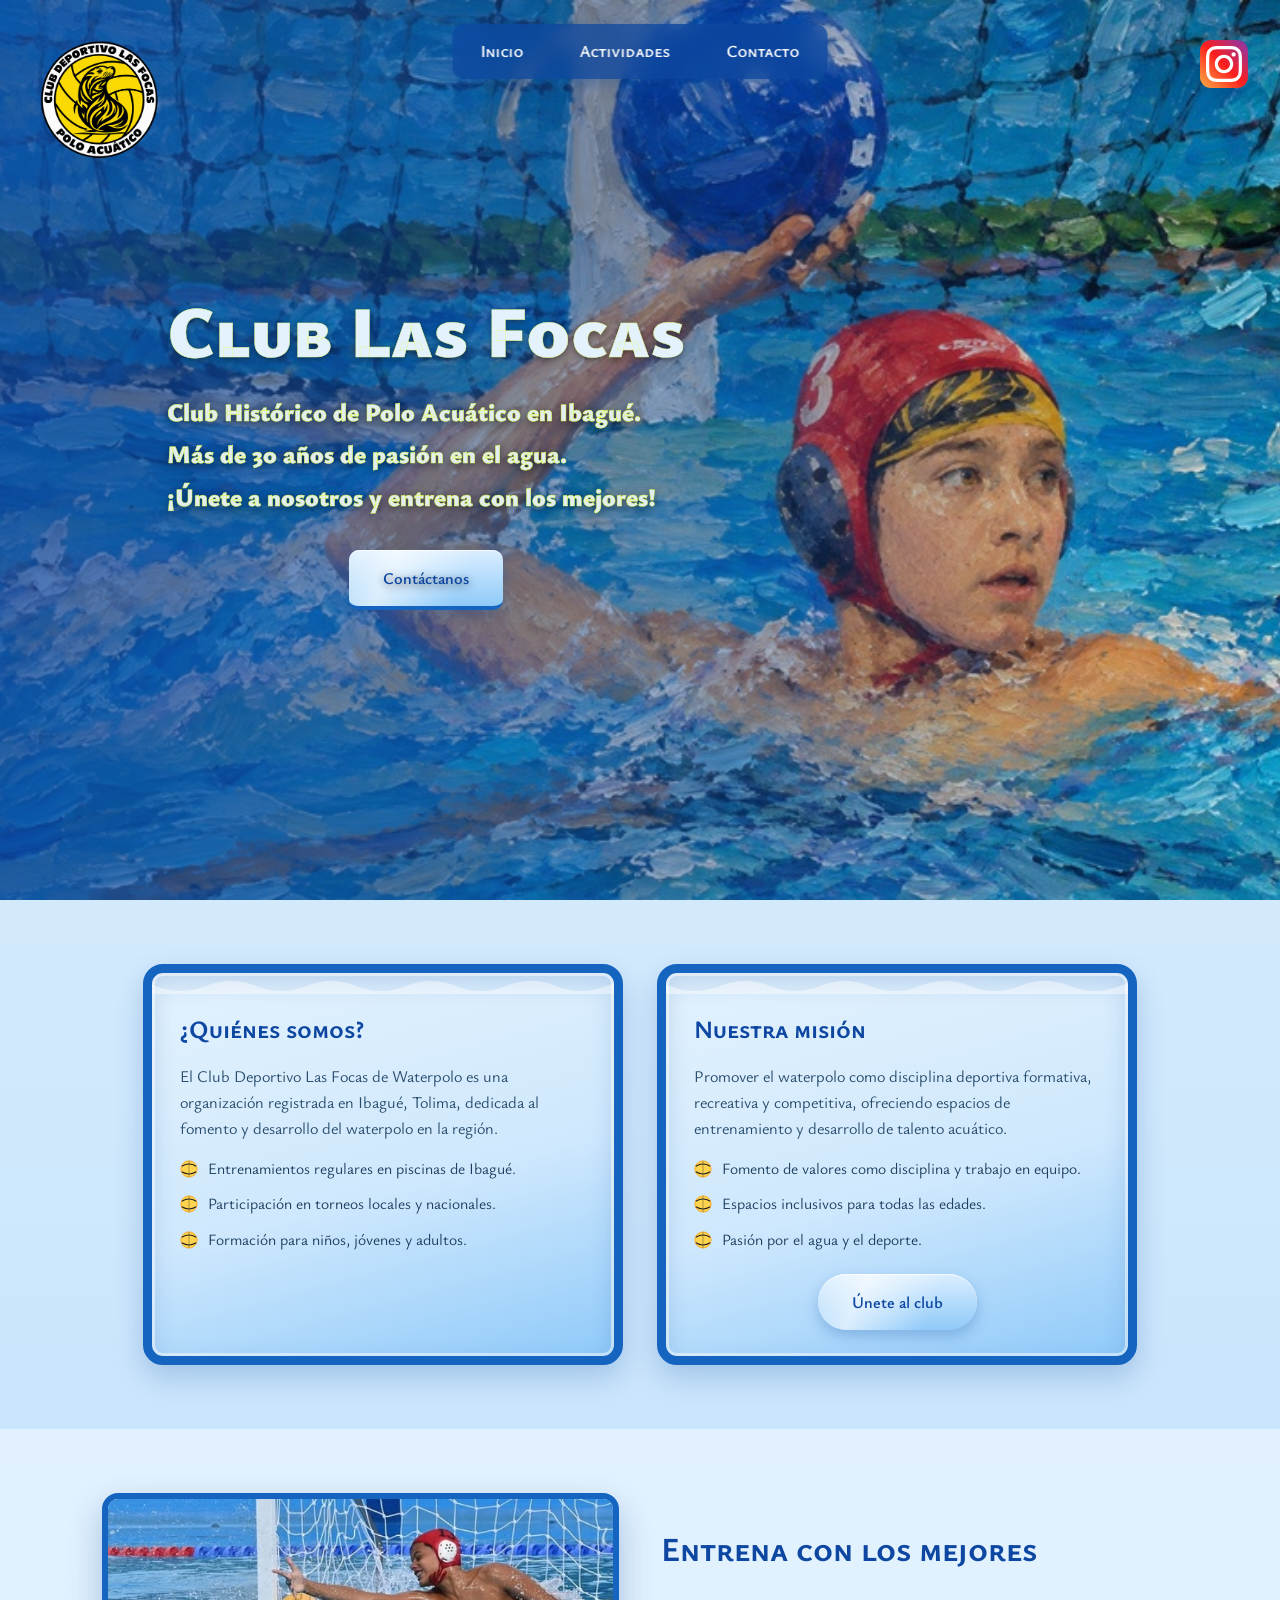
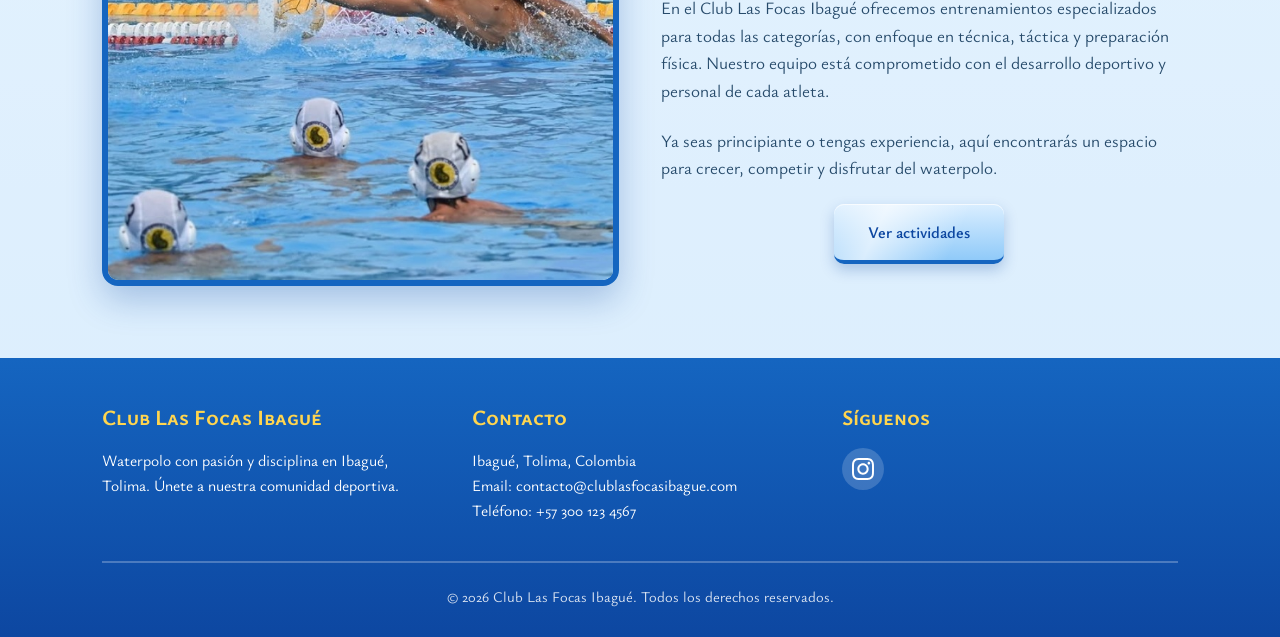
==== commit 7cd2a4bc: "Confirmada conexion con claudflare" ====
--- a/index.html
+++ b/index.html
@@ -91,7 +91,7 @@
       </a>
 
       <div class="hero__content">
-        <h1 class="hero__title">Club Las Focas Prueba 2</h1>
+        <h1 class="hero__title">Club Las Focas</h1>
         <p class="hero__subtitle">
           Club Histórico de Polo Acuático en Ibagué.<br />
           Más de 30 años de pasión en el agua.<br />
